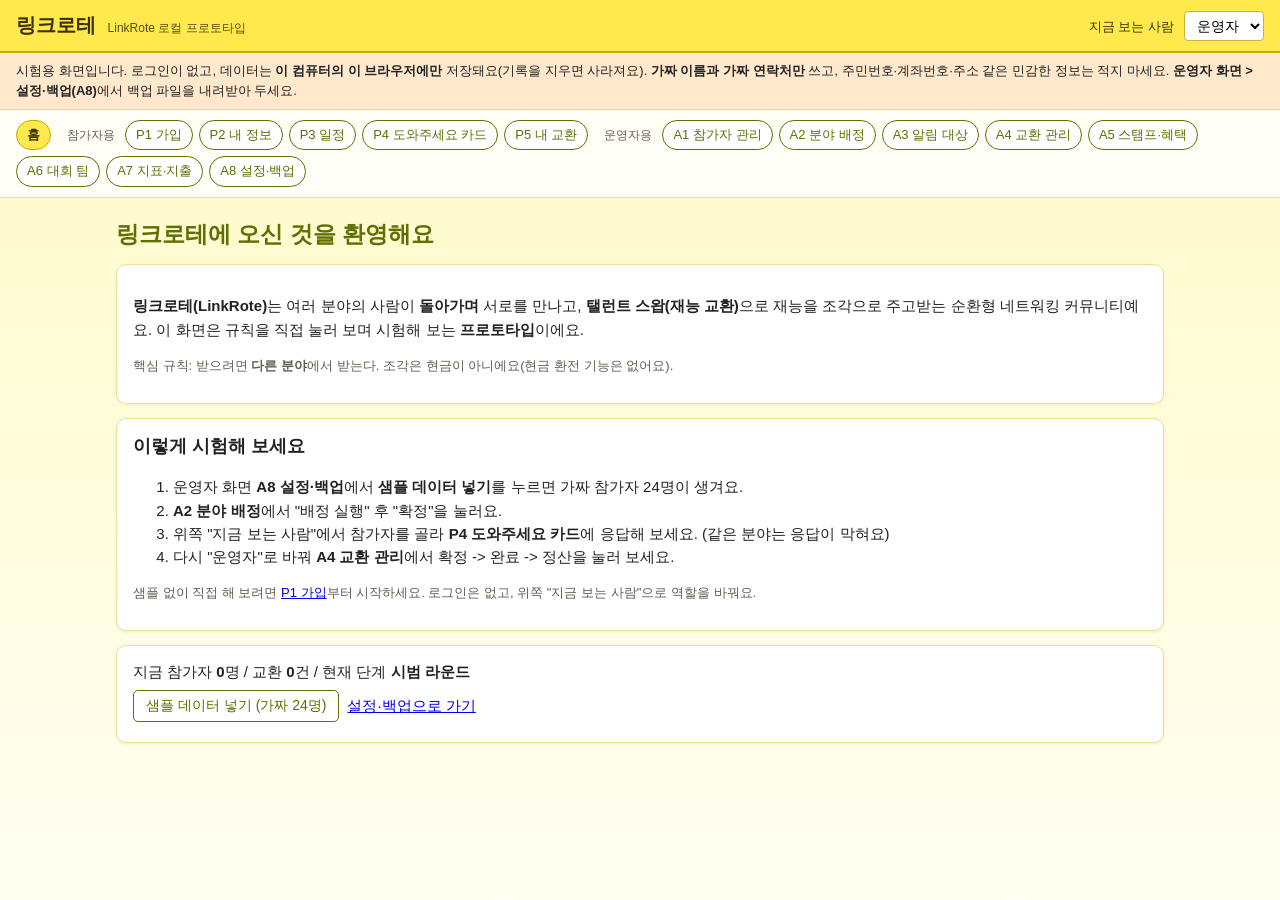
==== index.html @ c9584e9a "링크로테 로컬 웹 프로토타입과 PRD 최초 등록 Co-Authored-By: Claude Sonnet 5.5 <noreply@anthropic.com>" ====
<!DOCTYPE html>
<html lang="ko">
<head>
  <meta charset="UTF-8">
  <meta name="viewport" content="width=device-width, initial-scale=1">
  <title>링크로테 프로토타입</title>
  <link rel="stylesheet" href="css/style.css">
</head>
<body>
  <!-- 맨 위 줄: 서비스 이름 + "지금 보는 사람" 선택 상자 (로그인 대신 역할을 바꿔 가며 시험합니다) -->
  <header class="topbar">
    <div class="brand">링크로테 <small>LinkRote 로컬 프로토타입</small></div>
    <div class="viewer">
      <label for="viewerSelect">지금 보는 사람</label>
      <select id="viewerSelect"></select>
    </div>
  </header>

  <!-- 시험용 안내: 항상 보이게 둡니다 -->
  <div class="notice-bar">
    시험용 화면입니다. 로그인이 없고, 데이터는 <b>이 컴퓨터의 이 브라우저에만</b> 저장돼요(기록을 지우면 사라져요).
    <b>가짜 이름과 가짜 연락처만</b> 쓰고, 주민번호·계좌번호·주소 같은 민감한 정보는 적지 마세요.
    <b>운영자 화면 &gt; 설정·백업(A8)</b>에서 백업 파일을 내려받아 두세요.
    <span id="storageWarn"></span>
  </div>

  <!-- 메뉴: app.js가 채웁니다 -->
  <nav id="menu" class="menu"></nav>

  <!-- 화면이 그려지는 곳 -->
  <main id="app" class="main"></main>

  <!-- 스크립트는 일반 방식으로, 아래 순서대로 불러옵니다 (type="module" 쓰지 않기: file://에서 막힘) -->
  <script src="js/config.js"></script>
  <script src="js/store.js"></script>
  <script src="js/rules.js"></script>
  <script src="js/views-participant.js"></script>
  <script src="js/views-admin.js"></script>
  <script src="js/app.js"></script>
</body>
</html>
---- css/style.css ----
/* 링크로테 프로토타입 모양(색, 글자 크기, 간격) 설정 파일 */
/* 색을 바꾸고 싶으면 아래 :root 안의 색 값만 고치면 됩니다. (레몬 테마) */
:root {
  --lemon: #ffe94d;      /* 레몬색: 상단 띠, 버튼, 선택된 메뉴 바탕 */
  --on-lemon: #3d3300;   /* 레몬색 바탕 위에 쓰는 어두운 글자색 */
  --lemon-line: #c9a900; /* 레몬색 버튼·메뉴의 테두리 */
  --main: #5f6f00;       /* 제목·강조 글자색(진한 라임 올리브, 밝은 바탕에서 잘 읽힘) */
  --main-light: #fff3a8; /* 연한 레몬: 표 머리글, 태그 바탕 */
  --accent: #7cb518;     /* 포인트 색(라임 그린) */
  --bg: #fffce6;         /* 연한 레몬 배경(배경 그라데이션이 안 될 때의 기본색) */
  --card: #ffffff;
  --text: #222;
  --muted: #5f5f50;
  --line: #ecdf94;
  --err: #b3261e;
  --err-bg: #fdecea;
  --ok-bg: #e6f4ea;
  --warn-bg: #ffe8cc;    /* 안내·경고: 레몬색과 구분되도록 연한 복숭아색 */
}
* { box-sizing: border-box; }
body { margin: 0; font-family: "Malgun Gothic", "맑은 고딕", sans-serif; background-color: var(--bg); background-image: linear-gradient(180deg, #fff6a8 0%, #fffbd0 220px, #fffef2 100%); background-attachment: fixed; color: var(--text); font-size: 15px; line-height: 1.55; min-height: 100vh; }

.topbar { display: flex; justify-content: space-between; align-items: center; flex-wrap: wrap; gap: 8px; background: var(--lemon); color: var(--on-lemon); padding: 10px 16px; border-bottom: 2px solid var(--lemon-line); }
.brand { font-size: 20px; font-weight: bold; }
.brand small { font-size: 12px; font-weight: normal; opacity: .85; margin-left: 6px; }
.viewer label { margin-right: 6px; font-size: 13px; }
.viewer select { padding: 5px 8px; font-size: 14px; }

.notice-bar { background: var(--warn-bg); padding: 8px 16px; font-size: 13px; border-bottom: 1px solid #f0cfa6; }

.menu { display: flex; flex-wrap: wrap; gap: 6px; padding: 10px 16px; background: rgba(255, 255, 255, .85); border-bottom: 1px solid var(--line); align-items: center; }
.menu .group-title { font-size: 12px; color: var(--muted); margin: 0 4px 0 10px; }
.menu a { text-decoration: none; color: var(--main); border: 1px solid var(--main); padding: 4px 10px; border-radius: 16px; font-size: 13px; background: #fff; }
.menu a.active { background: var(--lemon); color: var(--on-lemon); border-color: var(--lemon-line); font-weight: bold; }

.main { max-width: 1080px; margin: 0 auto; padding: 16px; }
h2 { margin: 4px 0 12px; color: var(--main); }
h3 { margin: 18px 0 8px; }
.card { background: var(--card); border: 1px solid var(--line); border-radius: 10px; padding: 14px 16px; margin-bottom: 14px; box-shadow: 0 1px 3px rgba(150, 125, 0, .12); }
.hint { color: var(--muted); font-size: 13px; }
.small { font-size: 12px; }

.flash { padding: 10px 14px; border-radius: 6px; margin-bottom: 12px; border: 1px solid var(--line); }
.flash.ok { background: var(--ok-bg); }
.flash.err { background: var(--err-bg); color: var(--err); }
.flash.warn { background: var(--warn-bg); }

label.block { display: block; margin: 10px 0 3px; font-weight: bold; font-size: 14px; }
input[type=text], input[type=number], input[type=date], input[type=email], select, textarea { padding: 6px 8px; font-size: 14px; border: 1px solid #c4b24a; border-radius: 4px; font-family: inherit; max-width: 100%; background: #fff; }
input[type=text], textarea { width: 100%; max-width: 480px; }
textarea { min-height: 70px; }
.row { display: flex; flex-wrap: wrap; gap: 8px; align-items: center; margin: 6px 0; }

button, .btn { cursor: pointer; font-family: inherit; font-size: 14px; padding: 6px 12px; border-radius: 5px; border: 1px solid var(--lemon-line); background: var(--lemon); color: var(--on-lemon); font-weight: bold; }
button.secondary { background: #fff; color: var(--main); border-color: var(--main); font-weight: normal; }
button.danger { background: #fff; color: var(--err); border-color: var(--err); font-weight: normal; }
button:disabled { background: #e8e6d8; color: #8a8a7a; border-color: #cfcdbd; cursor: not-allowed; font-weight: normal; }

table { border-collapse: collapse; width: 100%; background: #fff; font-size: 13px; }
th, td { border: 1px solid var(--line); padding: 5px 7px; text-align: left; vertical-align: top; }
th { background: var(--main-light); }
.tablewrap { overflow-x: auto; margin-bottom: 12px; }

.tag { display: inline-block; padding: 1px 8px; border-radius: 10px; font-size: 12px; background: var(--main-light); color: var(--main); }
.tag.warn { background: var(--warn-bg); color: #8a4b00; }
.tag.err { background: var(--err-bg); color: var(--err); }
.reason { color: var(--err); font-size: 12px; margin-top: 3px; }
.pos { color: #1b6e3c; font-weight: bold; }
.neg { color: var(--err); font-weight: bold; }
.grid2 { display: grid; grid-template-columns: repeat(auto-fit, minmax(300px, 1fr)); gap: 14px; }
.big { font-size: 28px; font-weight: bold; color: var(--main); }
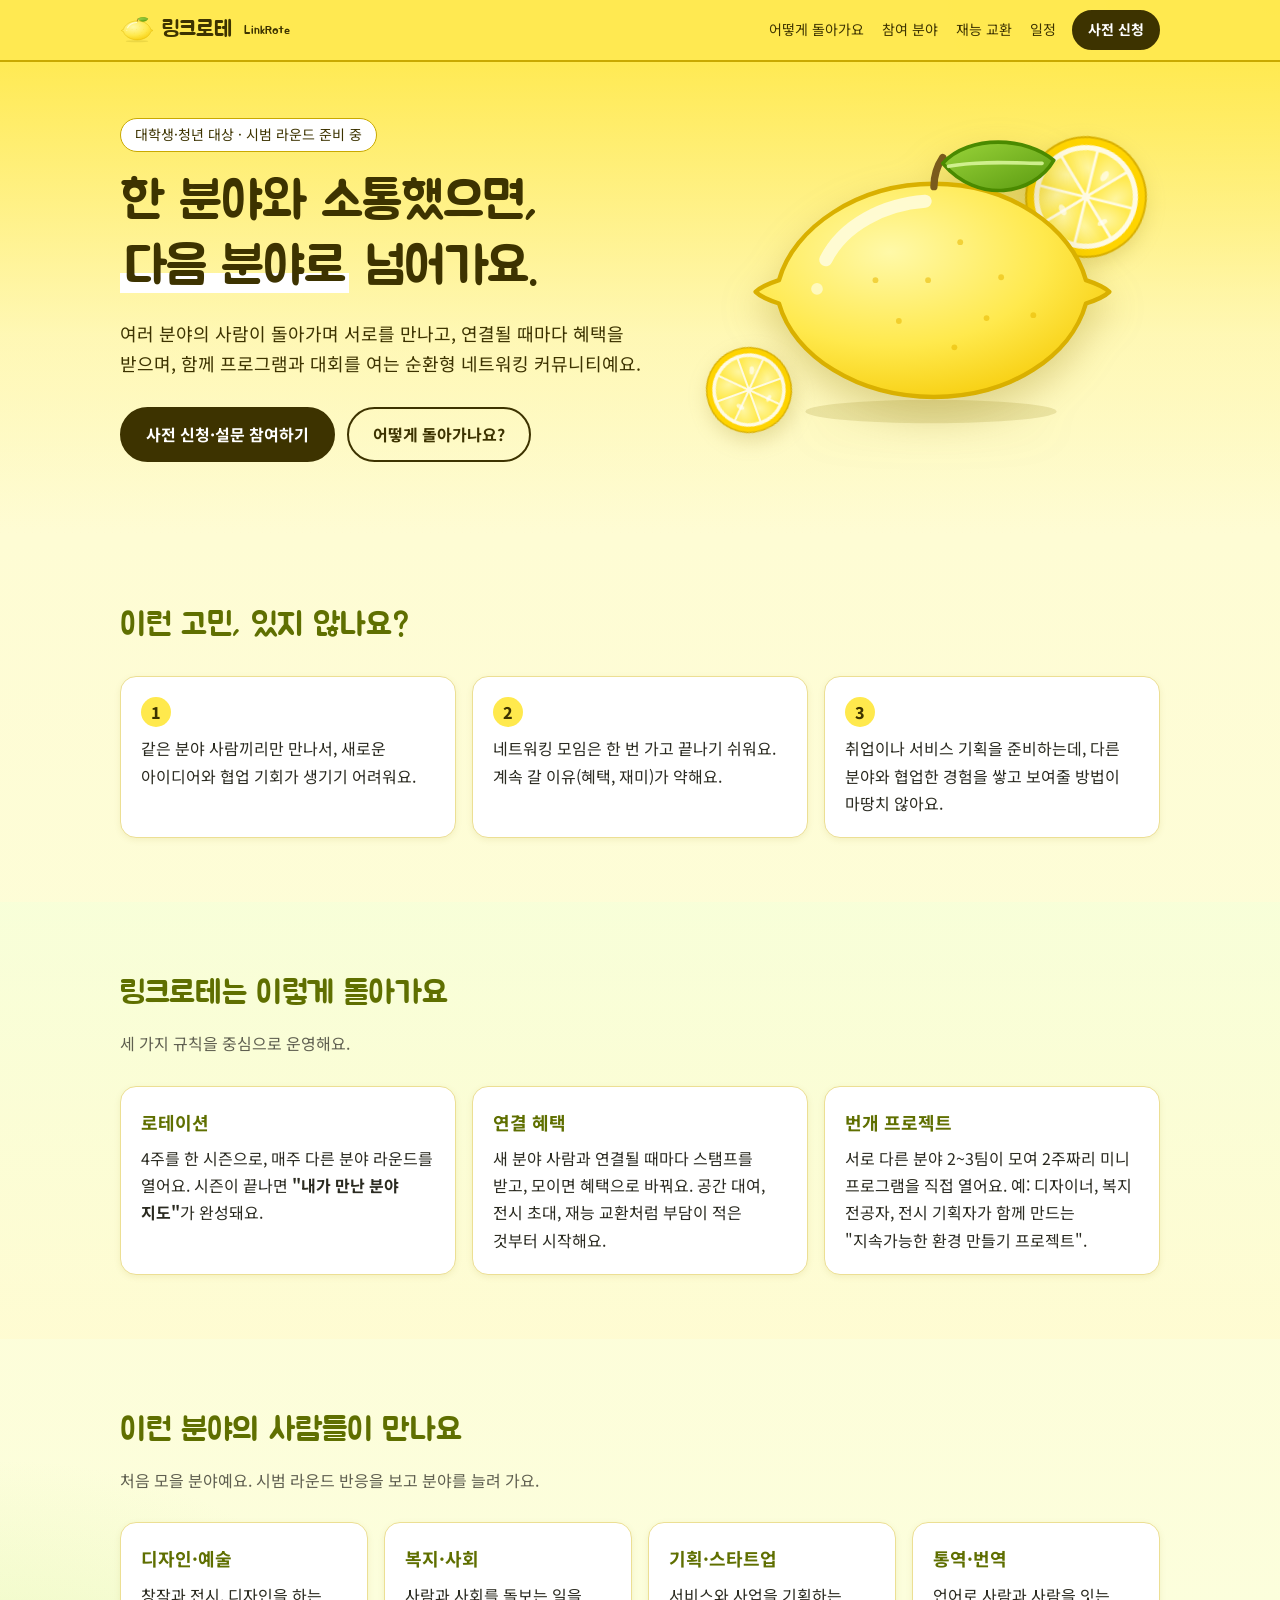
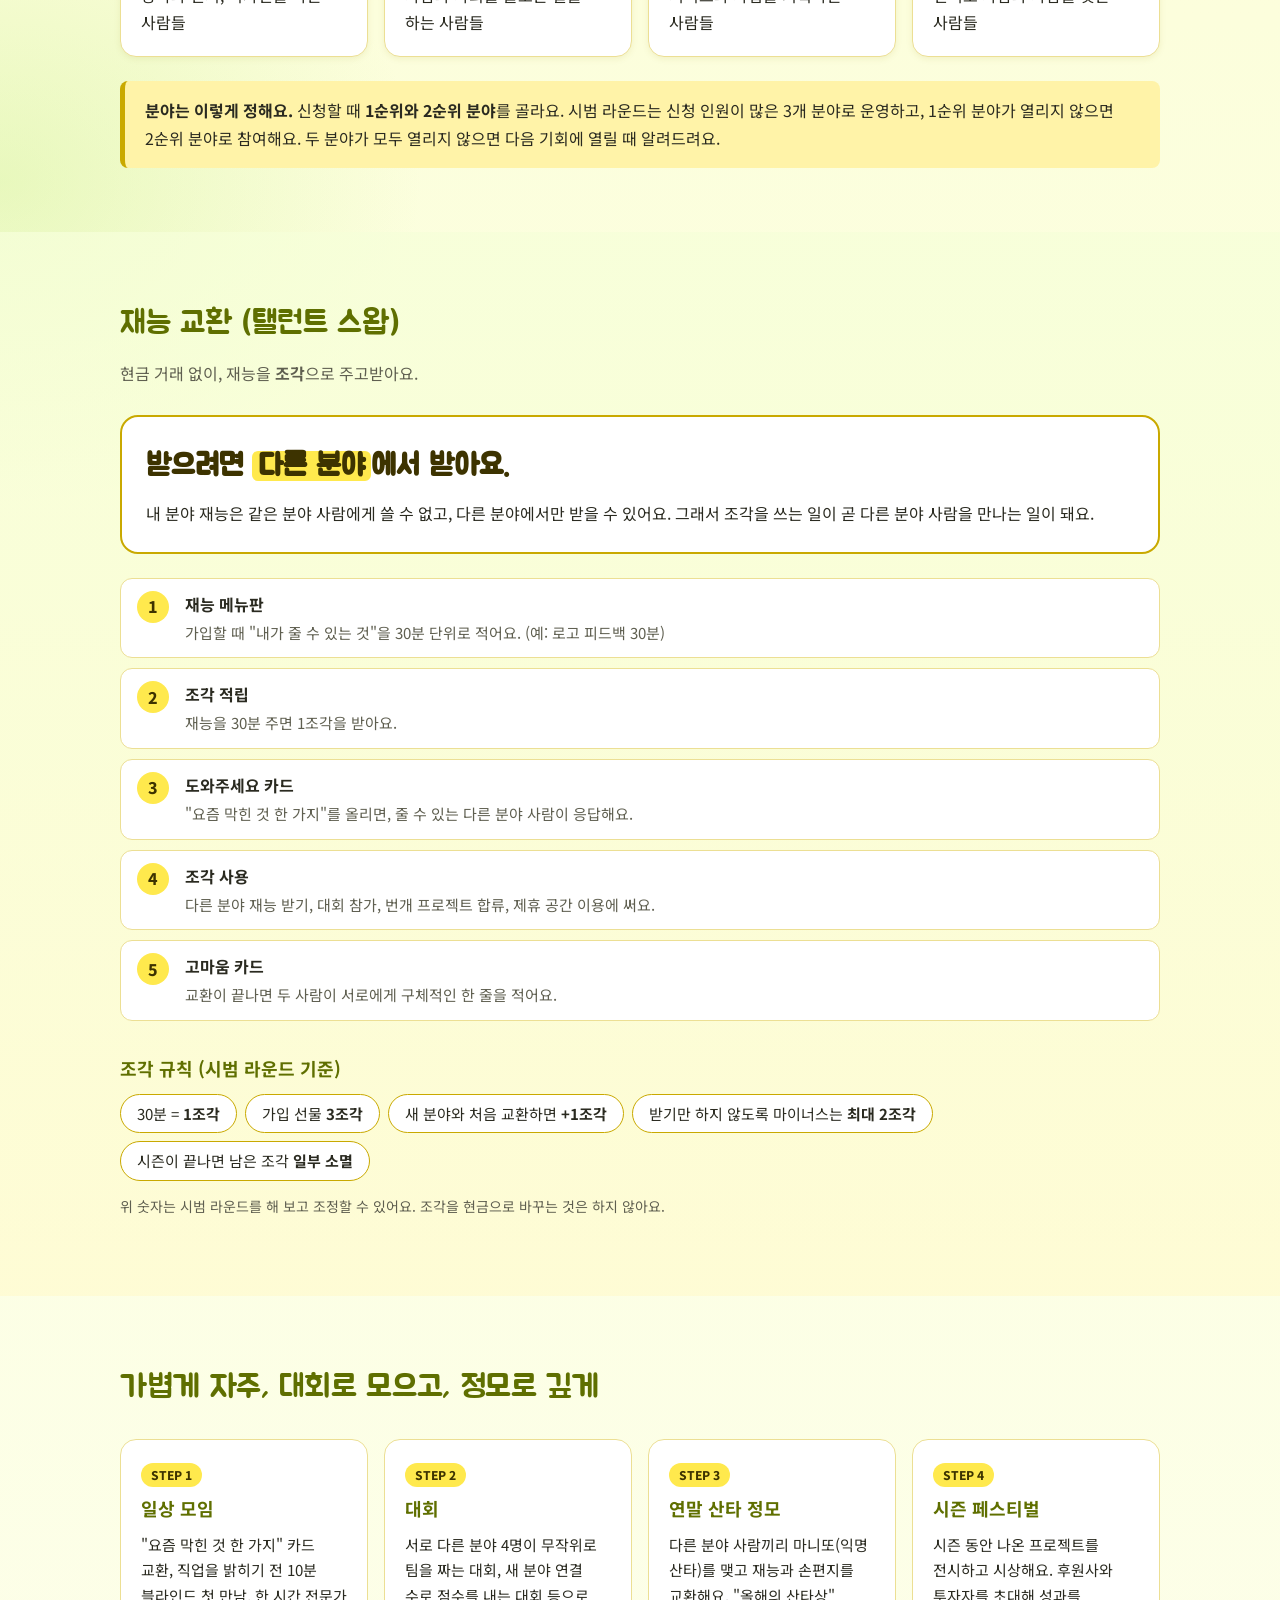
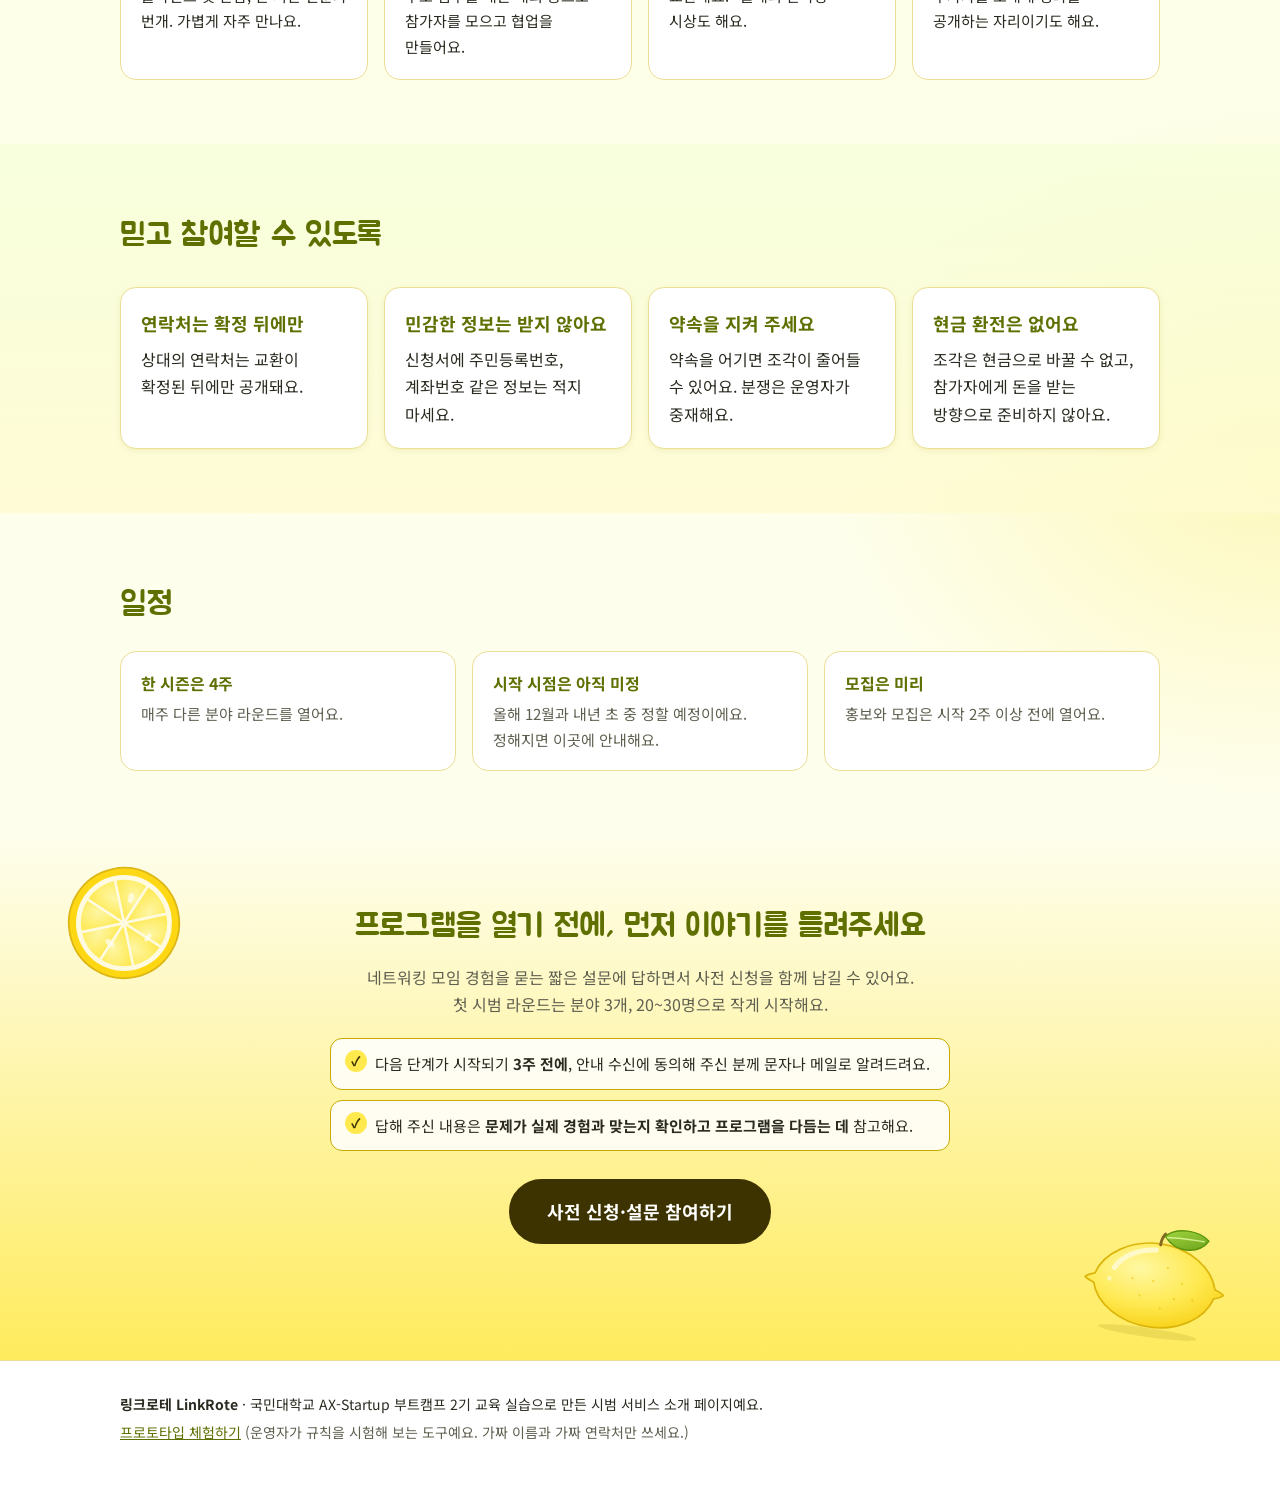
==== commit 1a68f6f8: "소개·사전 신청 페이지 추가, 프로토타입을 prototype 폴더로 이동, PRD v6 반영 Co-Authored-By: Claude Sonnet 5.5 <noreply@anthr" ====
--- a/index.html
+++ b/index.html
@@ -1,41 +1,210 @@
 <!DOCTYPE html>
 <html lang="ko">
 <head>
-  <meta charset="UTF-8">
-  <meta name="viewport" content="width=device-width, initial-scale=1">
-  <title>링크로테 프로토타입</title>
-  <link rel="stylesheet" href="css/style.css">
+<meta charset="utf-8">
+<meta name="viewport" content="width=device-width, initial-scale=1">
+<title>링크로테 | 분야를 돌아가며 만나는 순환 네트워킹</title>
+<meta name="description" content="여러 분야의 사람이 돌아가며 서로를 만나고, 연결될 때마다 혜택을 받으며, 함께 프로그램과 대회를 여는 순환형 네트워킹 커뮤니티, 링크로테.">
+<link rel="icon" type="image/svg+xml" href="img/lemon.svg">
+<link rel="preconnect" href="https://fonts.googleapis.com">
+<link rel="preconnect" href="https://fonts.gstatic.com" crossorigin>
+<link href="https://fonts.googleapis.com/css2?family=Jua&family=Noto+Sans+KR:wght@400;500;700;800&display=swap" rel="stylesheet">
+<link rel="stylesheet" href="css/landing.css">
 </head>
 <body>
-  <!-- 맨 위 줄: 서비스 이름 + "지금 보는 사람" 선택 상자 (로그인 대신 역할을 바꿔 가며 시험합니다) -->
-  <header class="topbar">
-    <div class="brand">링크로테 <small>LinkRote 로컬 프로토타입</small></div>
-    <div class="viewer">
-      <label for="viewerSelect">지금 보는 사람</label>
-      <select id="viewerSelect"></select>
-    </div>
-  </header>
-
-  <!-- 시험용 안내: 항상 보이게 둡니다 -->
-  <div class="notice-bar">
-    시험용 화면입니다. 로그인이 없고, 데이터는 <b>이 컴퓨터의 이 브라우저에만</b> 저장돼요(기록을 지우면 사라져요).
-    <b>가짜 이름과 가짜 연락처만</b> 쓰고, 주민번호·계좌번호·주소 같은 민감한 정보는 적지 마세요.
-    <b>운영자 화면 &gt; 설정·백업(A8)</b>에서 백업 파일을 내려받아 두세요.
-    <span id="storageWarn"></span>
+
+<header class="top">
+  <div class="wrap top-in">
+    <a class="logo" href="#top"><img src="img/lemon.svg" alt="" aria-hidden="true">링크로테 <small>LinkRote</small></a>
+    <nav aria-label="페이지 안 메뉴">
+      <a href="#how">어떻게 돌아가요</a>
+      <a href="#fields">참여 분야</a>
+      <a href="#swap">재능 교환</a>
+      <a href="#schedule">일정</a>
+      <a class="btn small" href="#apply" data-apply>사전 신청</a>
+    </nav>
   </div>
-
-  <!-- 메뉴: app.js가 채웁니다 -->
-  <nav id="menu" class="menu"></nav>
-
-  <!-- 화면이 그려지는 곳 -->
-  <main id="app" class="main"></main>
-
-  <!-- 스크립트는 일반 방식으로, 아래 순서대로 불러옵니다 (type="module" 쓰지 않기: file://에서 막힘) -->
-  <script src="js/config.js"></script>
-  <script src="js/store.js"></script>
-  <script src="js/rules.js"></script>
-  <script src="js/views-participant.js"></script>
-  <script src="js/views-admin.js"></script>
-  <script src="js/app.js"></script>
+</header>
+
+<main id="top">
+
+  <!-- 첫 화면 -->
+  <section class="hero">
+    <div class="wrap hero-grid">
+      <div class="hero-text">
+      <p class="badge">대학생·청년 대상 · 시범 라운드 준비 중</p>
+      <h1>한 분야와 소통했으면,<br><em>다음 분야로</em> 넘어가요.</h1>
+      <p class="lead">여러 분야의 사람이 돌아가며 서로를 만나고, 연결될 때마다 혜택을 받으며, 함께 프로그램과 대회를 여는 순환형 네트워킹 커뮤니티예요.</p>
+      <div class="cta">
+        <a class="btn" href="#apply" data-apply>사전 신청·설문 참여하기</a>
+        <a class="btn ghost" href="#how">어떻게 돌아가나요?</a>
+      </div>
+      </div>
+      <div class="hero-art" aria-hidden="true">
+        <img class="slice s1" src="img/slice.svg" alt="">
+        <img class="slice s2" src="img/slice.svg" alt="">
+        <img class="lemon" src="img/lemon.svg" alt="">
+      </div>
+    </div>
+  </section>
+
+  <!-- 문제 -->
+  <section class="sec">
+    <div class="wrap">
+      <h2>이런 고민, 있지 않나요?</h2>
+      <ul class="cards three">
+        <li><span class="num">1</span><p>같은 분야 사람끼리만 만나서, 새로운 아이디어와 협업 기회가 생기기 어려워요.</p></li>
+        <li><span class="num">2</span><p>네트워킹 모임은 한 번 가고 끝나기 쉬워요. 계속 갈 이유(혜택, 재미)가 약해요.</p></li>
+        <li><span class="num">3</span><p>취업이나 서비스 기획을 준비하는데, 다른 분야와 협업한 경험을 쌓고 보여줄 방법이 마땅치 않아요.</p></li>
+      </ul>
+    </div>
+  </section>
+
+  <!-- 규칙 -->
+  <section class="sec alt" id="how">
+    <div class="wrap">
+      <h2>링크로테는 이렇게 돌아가요</h2>
+      <p class="sub">세 가지 규칙을 중심으로 운영해요.</p>
+      <ol class="cards three">
+        <li><h3>로테이션</h3><p>4주를 한 시즌으로, 매주 다른 분야 라운드를 열어요. 시즌이 끝나면 <b>"내가 만난 분야 지도"</b>가 완성돼요.</p></li>
+        <li><h3>연결 혜택</h3><p>새 분야 사람과 연결될 때마다 스탬프를 받고, 모이면 혜택으로 바꿔요. 공간 대여, 전시 초대, 재능 교환처럼 부담이 적은 것부터 시작해요.</p></li>
+        <li><h3>번개 프로젝트</h3><p>서로 다른 분야 2~3팀이 모여 2주짜리 미니 프로그램을 직접 열어요. 예: 디자이너, 복지 전공자, 전시 기획자가 함께 만드는 "지속가능한 환경 만들기 프로젝트".</p></li>
+      </ol>
+    </div>
+  </section>
+
+  <!-- 분야 -->
+  <section class="sec" id="fields">
+    <div class="wrap">
+      <h2>이런 분야의 사람들이 만나요</h2>
+      <p class="sub">처음 모을 분야예요. 시범 라운드 반응을 보고 분야를 늘려 가요.</p>
+      <ul class="cards four">
+        <li><h3>디자인·예술</h3><p>창작과 전시, 디자인을 하는 사람들</p></li>
+        <li><h3>복지·사회</h3><p>사람과 사회를 돌보는 일을 하는 사람들</p></li>
+        <li><h3>기획·스타트업</h3><p>서비스와 사업을 기획하는 사람들</p></li>
+        <li><h3>통역·번역</h3><p>언어로 사람과 사람을 잇는 사람들</p></li>
+      </ul>
+      <div class="note">
+        <b>분야는 이렇게 정해요.</b> 신청할 때 <b>1순위와 2순위 분야</b>를 골라요. 시범 라운드는 신청 인원이 많은 3개 분야로 운영하고, 1순위 분야가 열리지 않으면 2순위 분야로 참여해요. 두 분야가 모두 열리지 않으면 다음 기회에 열릴 때 알려드려요.
+      </div>
+    </div>
+  </section>
+
+  <!-- 재능 교환 -->
+  <section class="sec alt" id="swap">
+    <div class="wrap">
+      <h2>재능 교환 (탤런트 스왑)</h2>
+      <p class="sub">현금 거래 없이, 재능을 <b>조각</b>으로 주고받아요.</p>
+      <div class="rule">
+        <p class="big-rule">받으려면 <em>다른 분야</em>에서 받아요.</p>
+        <p>내 분야 재능은 같은 분야 사람에게 쓸 수 없고, 다른 분야에서만 받을 수 있어요. 그래서 조각을 쓰는 일이 곧 다른 분야 사람을 만나는 일이 돼요.</p>
+      </div>
+      <ol class="steps">
+        <li><b>재능 메뉴판</b><span>가입할 때 "내가 줄 수 있는 것"을 30분 단위로 적어요. (예: 로고 피드백 30분)</span></li>
+        <li><b>조각 적립</b><span>재능을 30분 주면 1조각을 받아요.</span></li>
+        <li><b>도와주세요 카드</b><span>"요즘 막힌 것 한 가지"를 올리면, 줄 수 있는 다른 분야 사람이 응답해요.</span></li>
+        <li><b>조각 사용</b><span>다른 분야 재능 받기, 대회 참가, 번개 프로젝트 합류, 제휴 공간 이용에 써요.</span></li>
+        <li><b>고마움 카드</b><span>교환이 끝나면 두 사람이 서로에게 구체적인 한 줄을 적어요.</span></li>
+      </ol>
+      <h3 class="mini">조각 규칙 (시범 라운드 기준)</h3>
+      <ul class="chips">
+        <li>30분 = <b>1조각</b></li>
+        <li>가입 선물 <b>3조각</b></li>
+        <li>새 분야와 처음 교환하면 <b>+1조각</b></li>
+        <li>받기만 하지 않도록 마이너스는 <b>최대 2조각</b></li>
+        <li>시즌이 끝나면 남은 조각 <b>일부 소멸</b></li>
+      </ul>
+      <p class="fine">위 숫자는 시범 라운드를 해 보고 조정할 수 있어요. 조각을 현금으로 바꾸는 것은 하지 않아요.</p>
+    </div>
+  </section>
+
+  <!-- 프로그램 -->
+  <section class="sec">
+    <div class="wrap">
+      <h2>가볍게 자주, 대회로 모으고, 정모로 깊게</h2>
+      <ol class="flow">
+        <li><span class="step">STEP 1</span><h3>일상 모임</h3><p>"요즘 막힌 것 한 가지" 카드 교환, 직업을 밝히기 전 10분 블라인드 첫 만남, 한 시간 전문가 번개. 가볍게 자주 만나요.</p></li>
+        <li><span class="step">STEP 2</span><h3>대회</h3><p>서로 다른 분야 4명이 무작위로 팀을 짜는 대회, 새 분야 연결 수로 점수를 내는 대회 등으로 참가자를 모으고 협업을 만들어요.</p></li>
+        <li><span class="step">STEP 3</span><h3>연말 산타 정모</h3><p>다른 분야 사람끼리 마니또(익명 산타)를 맺고 재능과 손편지를 교환해요. "올해의 산타상" 시상도 해요.</p></li>
+        <li><span class="step">STEP 4</span><h3>시즌 페스티벌</h3><p>시즌 동안 나온 프로젝트를 전시하고 시상해요. 후원사와 투자자를 초대해 성과를 공개하는 자리이기도 해요.</p></li>
+      </ol>
+    </div>
+  </section>
+
+  <!-- 약속 -->
+  <section class="sec alt">
+    <div class="wrap">
+      <h2>믿고 참여할 수 있도록</h2>
+      <ul class="cards four">
+        <li><h3>연락처는 확정 뒤에만</h3><p>상대의 연락처는 교환이 확정된 뒤에만 공개돼요.</p></li>
+        <li><h3>민감한 정보는 받지 않아요</h3><p>신청서에 주민등록번호, 계좌번호 같은 정보는 적지 마세요.</p></li>
+        <li><h3>약속을 지켜 주세요</h3><p>약속을 어기면 조각이 줄어들 수 있어요. 분쟁은 운영자가 중재해요.</p></li>
+        <li><h3>현금 환전은 없어요</h3><p>조각은 현금으로 바꿀 수 없고, 참가자에게 돈을 받는 방향으로 준비하지 않아요.</p></li>
+      </ul>
+    </div>
+  </section>
+
+  <!-- 일정 -->
+  <section class="sec" id="schedule">
+    <div class="wrap">
+      <h2>일정</h2>
+      <div class="sched">
+        <div><b>한 시즌은 4주</b><p>매주 다른 분야 라운드를 열어요.</p></div>
+        <div><b>시작 시점은 아직 미정</b><p>올해 12월과 내년 초 중 정할 예정이에요. 정해지면 이곳에 안내해요.</p></div>
+        <div><b>모집은 미리</b><p>홍보와 모집은 시작 2주 이상 전에 열어요.</p></div>
+      </div>
+    </div>
+  </section>
+
+  <!-- 신청 -->
+  <section class="sec apply" id="apply">
+    <img class="deco d1" src="img/slice.svg" alt="" aria-hidden="true">
+    <img class="deco d2" src="img/lemon.svg" alt="" aria-hidden="true">
+    <div class="wrap">
+      <h2>프로그램을 열기 전에, 먼저 이야기를 들려주세요</h2>
+      <p class="sub">네트워킹 모임 경험을 묻는 짧은 설문에 답하면서 사전 신청을 함께 남길 수 있어요.<br>첫 시범 라운드는 분야 3개, 20~30명으로 작게 시작해요.</p>
+      <ul class="notes">
+        <li>다음 단계가 시작되기 <b>3주 전에</b>, 안내 수신에 동의해 주신 분께 문자나 메일로 알려드려요.</li>
+        <li>답해 주신 내용은 <b>문제가 실제 경험과 맞는지 확인하고 프로그램을 다듬는 데</b> 참고해요.</li>
+      </ul>
+      <a class="btn big" href="#apply" data-apply>사전 신청·설문 참여하기</a>
+      <p class="fine" id="apply-msg" role="status"></p>
+    </div>
+  </section>
+
+</main>
+
+<footer>
+  <div class="wrap">
+    <p><b>링크로테 LinkRote</b> · 국민대학교 AX-Startup 부트캠프 2기 교육 실습으로 만든 시범 서비스 소개 페이지예요.</p>
+    <p class="fine"><a href="prototype/">프로토타입 체험하기</a> (운영자가 규칙을 시험해 보는 도구예요. 가짜 이름과 가짜 연락처만 쓰세요.)</p>
+  </div>
+</footer>
+
+<script>
+/* 신청 버튼 설정
+   구글 폼을 만들면 아래 따옴표 안에 폼 주소를 붙여 넣으세요. 예: 'https://forms.gle/abcdEFGH'
+   비워 두면 신청 버튼을 눌렀을 때 "준비 중" 안내가 나와요. */
+var FORM_URL = 'https://docs.google.com/forms/d/e/1FAIpQLSdgKWpyEdGZkxTXvHGN_Dna2N7EGoRFpGXIlpROQQZymTZ7jw/viewform';
+
+(function () {
+  var msg = document.getElementById('apply-msg');
+  var links = document.querySelectorAll('[data-apply]');
+  Array.prototype.forEach.call(links, function (a) {
+    if (FORM_URL) {
+      a.href = FORM_URL;
+      a.target = '_blank';
+      a.rel = 'noopener noreferrer';
+    } else {
+      a.addEventListener('click', function (e) {
+        e.preventDefault();
+        var target = document.getElementById('apply');
+        if (target) target.scrollIntoView({ behavior: 'smooth' });
+        if (msg) msg.textContent = '신청 링크는 준비 중이에요. 곧 열리면 이곳에 안내할게요.';
+      });
+    }
+  });
+})();
+</script>
 </body>
 </html>
--- a/css/landing.css
+++ b/css/landing.css
@@ -0,0 +1,146 @@
+/* 링크로테 소개·모집 페이지 모양 (레몬 테마) */
+/* 색을 바꾸고 싶으면 아래 :root 안의 색 값만 고치면 됩니다. */
+:root {
+  --lemon: #ffe94d;      /* 레몬색: 버튼, 강조 바탕 */
+  --on-lemon: #3d3300;   /* 레몬색 바탕 위의 어두운 글자 */
+  --lemon-line: #c9a900; /* 레몬색 버튼 테두리 */
+  --main: #5f6f00;       /* 제목·강조 글자(진한 라임 올리브) */
+  --soft: #fff3a8;       /* 연한 레몬 */
+  --bg: #fffef2;
+  --alt: #fffbd0;        /* 번갈아 나오는 구역 배경 */
+  --card: #ffffff;
+  --text: #2a2a20;
+  --muted: #5f5f50;
+  --line: #ecdf94;
+  --peach: #ffe8cc;
+}
+* { box-sizing: border-box; }
+html { scroll-behavior: smooth; }
+/* 글꼴: 제목은 '주아(Jua)', 본문은 '노토 산스 KR'. 인터넷에서 못 불러오면 맑은 고딕이 대신 쓰여요. */
+body { margin: 0; font-family: "Noto Sans KR", "Malgun Gothic", "맑은 고딕", system-ui, sans-serif; color: var(--text); line-height: 1.7; font-size: 16px; word-break: keep-all;
+  /* 배경: 레몬빛 햇살 + 연한 라임 초록이 자연스럽게 섞이는 부드러운 색 */
+  background-color: var(--bg);
+  background-image:
+    radial-gradient(760px 480px at 100% 0%, rgba(255, 233, 77, .55), transparent 62%),
+    radial-gradient(680px 520px at 0% 38%, rgba(190, 235, 120, .32), transparent 62%),
+    radial-gradient(720px 560px at 100% 78%, rgba(255, 233, 77, .30), transparent 62%),
+    linear-gradient(180deg, #fffbd0 0%, #fbffe0 46%, #fffef2 100%); }
+.jua, .logo, .hero h1, .sec h2, .big-rule { font-family: "Jua", "Noto Sans KR", "Malgun Gothic", "맑은 고딕", sans-serif; font-weight: 400; }
+.wrap { width: min(1040px, 100% - 32px); margin: 0 auto; }
+a { color: var(--main); }
+:focus-visible { outline: 3px solid var(--main); outline-offset: 2px; }
+
+/* 맨 위 메뉴 */
+.top { position: sticky; top: 0; z-index: 10; background: rgba(255, 233, 77, .96); border-bottom: 2px solid var(--lemon-line); }
+.top-in { display: flex; align-items: center; justify-content: space-between; gap: 12px; flex-wrap: wrap; padding: 10px 0; }
+.logo { display: inline-flex; align-items: center; gap: 8px; font-size: 22px; color: var(--on-lemon); text-decoration: none; }
+.logo img { width: 34px; height: auto; display: block; }
+.logo small { font-size: 12px; font-weight: 400; margin-left: 4px; }
+.top nav { display: flex; align-items: center; gap: 4px 14px; flex-wrap: wrap; font-size: 14px; }
+.top nav a { color: var(--on-lemon); text-decoration: none; padding: 4px 2px; }
+.top nav a:hover { text-decoration: underline; }
+.top nav a.btn { color: #fff; padding: 6px 14px; text-decoration: none; }
+
+/* 버튼 */
+.btn { display: inline-block; background: var(--on-lemon); color: #fff; font-weight: 700; text-decoration: none; padding: 12px 24px; border-radius: 999px; border: 2px solid var(--on-lemon); font-size: 16px; }
+.btn:hover { background: #5b4b00; }
+.btn.small { padding: 6px 14px; font-size: 14px; }
+.btn.big { padding: 15px 36px; font-size: 18px; }
+.btn.ghost { background: transparent; color: var(--on-lemon); }
+.btn.ghost:hover { background: rgba(61, 51, 0, .08); }
+
+/* 첫 화면 */
+.hero { background: linear-gradient(180deg, rgba(255, 233, 77, .95) 0%, rgba(255, 246, 168, .7) 58%, rgba(255, 254, 242, 0) 100%); padding: 56px 0 72px; overflow: hidden; }
+.hero-grid { display: grid; grid-template-columns: 1.1fr .9fr; gap: 24px; align-items: center; }
+.badge { display: inline-block; margin: 0 0 18px; padding: 4px 14px; background: #fff; border: 1px solid var(--lemon-line); border-radius: 999px; font-size: 14px; color: var(--on-lemon); }
+.hero h1 { margin: 0 0 18px; font-size: clamp(30px, 6vw, 52px); line-height: 1.25; color: var(--on-lemon); letter-spacing: -0.02em; }
+.hero h1 em { font-style: normal; background: linear-gradient(transparent 62%, #ffffff 62%); padding: 0 4px; }
+.lead { max-width: 640px; margin: 0 0 28px; font-size: 18px; color: var(--on-lemon); }
+.cta { display: flex; gap: 12px; flex-wrap: wrap; }
+
+/* 구역 */
+.sec { padding: 64px 0; }
+.sec.alt { background: linear-gradient(180deg, rgba(246, 255, 217, .78) 0%, rgba(255, 251, 208, .78) 100%); }
+.sec h2 { margin: 0 0 10px; font-size: clamp(24px, 4vw, 32px); color: var(--main); letter-spacing: -0.01em; }
+.sub { margin: 0 0 28px; color: var(--muted); }
+.mini { margin: 32px 0 10px; font-size: 18px; color: var(--main); }
+.fine { font-size: 14px; color: var(--muted); }
+
+/* 카드 */
+.cards { list-style: none; margin: 24px 0 0; padding: 0; display: grid; gap: 16px; }
+.cards.three { grid-template-columns: repeat(auto-fit, minmax(240px, 1fr)); }
+.cards.four { grid-template-columns: repeat(auto-fit, minmax(210px, 1fr)); }
+.cards li { background: var(--card); border: 1px solid var(--line); border-radius: 16px; padding: 20px; box-shadow: 0 2px 6px rgba(150, 125, 0, .1); }
+.cards h3 { margin: 0 0 8px; font-size: 18px; color: var(--main); }
+.cards p { margin: 0; }
+.num { display: inline-grid; place-items: center; width: 30px; height: 30px; margin-bottom: 8px; border-radius: 50%; background: var(--lemon); color: var(--on-lemon); font-weight: 800; }
+
+/* 안내 상자 */
+.note { margin-top: 24px; padding: 16px 20px; background: var(--soft); border-left: 5px solid var(--lemon-line); border-radius: 8px; }
+
+/* 재능 교환 */
+.rule { margin: 8px 0 24px; padding: 24px; background: var(--card); border: 2px solid var(--lemon-line); border-radius: 18px; }
+.rule p { margin: 0; }
+.big-rule { font-size: clamp(22px, 4vw, 30px); font-weight: 800; color: var(--on-lemon); margin-bottom: 8px !important; }
+.big-rule em { font-style: normal; background: var(--lemon); padding: 0 6px; border-radius: 6px; }
+.steps { list-style: none; counter-reset: s; margin: 0; padding: 0; display: grid; gap: 10px; }
+.steps li { counter-increment: s; display: grid; grid-template-columns: 36px 1fr; gap: 2px 12px; align-items: start; background: var(--card); border: 1px solid var(--line); border-radius: 12px; padding: 12px 16px; }
+.steps li::before { content: counter(s); grid-row: span 2; display: grid; place-items: center; width: 32px; height: 32px; border-radius: 50%; background: var(--lemon); color: var(--on-lemon); font-weight: 800; }
+.steps li span { color: var(--muted); font-size: 15px; }
+.chips { list-style: none; display: flex; flex-wrap: wrap; gap: 8px; margin: 0; padding: 0; }
+.chips li { background: var(--card); border: 1px solid var(--lemon-line); border-radius: 999px; padding: 6px 16px; font-size: 15px; }
+
+/* 프로그램 흐름 */
+.flow { list-style: none; margin: 24px 0 0; padding: 0; display: grid; gap: 16px; grid-template-columns: repeat(auto-fit, minmax(230px, 1fr)); }
+.flow li { background: var(--card); border: 1px solid var(--line); border-radius: 16px; padding: 20px; position: relative; }
+.flow h3 { margin: 6px 0 8px; font-size: 18px; color: var(--main); }
+.flow p { margin: 0; font-size: 15px; }
+.step { display: inline-block; background: var(--lemon); color: var(--on-lemon); font-size: 12px; font-weight: 800; padding: 2px 10px; border-radius: 999px; }
+
+/* 일정 */
+.sched { display: grid; gap: 16px; grid-template-columns: repeat(auto-fit, minmax(240px, 1fr)); margin-top: 20px; }
+.sched div { background: var(--card); border: 1px solid var(--line); border-radius: 16px; padding: 18px 20px; }
+.sched b { color: var(--main); }
+.sched p { margin: 4px 0 0; color: var(--muted); font-size: 15px; }
+
+/* 신청 */
+.apply { position: relative; overflow: hidden; text-align: center; background: linear-gradient(180deg, rgba(255, 254, 242, 0) 0%, rgba(255, 233, 77, .9) 100%); }
+.apply .wrap { position: relative; z-index: 1; }
+.apply .sub { margin-bottom: 20px; }
+.notes { list-style: none; max-width: 620px; margin: 0 auto 28px; padding: 0; display: grid; gap: 10px; text-align: left; }
+.notes li { background: rgba(255, 255, 255, .85); border: 1px solid var(--lemon-line); border-radius: 12px; padding: 12px 16px 12px 44px; position: relative; font-size: 15px; }
+.notes li::before { content: "✓"; position: absolute; left: 14px; top: 11px; width: 22px; height: 22px; display: grid; place-items: center; border-radius: 50%; background: var(--lemon); color: var(--on-lemon); font-weight: 800; font-size: 13px; }
+#apply-msg { min-height: 24px; margin-top: 14px; color: var(--on-lemon); font-weight: 700; }
+
+/* 맨 아래 */
+footer { padding: 28px 0 40px; background: #fff; border-top: 1px solid var(--line); font-size: 14px; }
+footer p { margin: 4px 0; }
+
+/* 레몬 그림 */
+.hero-art { position: relative; min-height: 300px; }
+.hero-art .lemon { position: relative; z-index: 2; display: block; width: min(380px, 100%); margin: 0 auto; filter: drop-shadow(0 16px 18px rgba(140, 115, 0, .28)); animation: bob 6s ease-in-out infinite; }
+.hero-art .slice { position: absolute; z-index: 1; filter: drop-shadow(0 8px 10px rgba(140, 115, 0, .22)); }
+.hero-art .s1 { width: 130px; top: -8px; right: 2%; transform: rotate(14deg); animation: turn 40s linear infinite; }
+.hero-art .s2 { width: 92px; bottom: 4px; left: 0; transform: rotate(-20deg); }
+.deco { position: absolute; z-index: 0; pointer-events: none; opacity: .9; }
+.apply .d1 { width: 120px; left: 5%; top: 28px; transform: rotate(-12deg); }
+.apply .d2 { width: 150px; right: 4%; bottom: 18px; transform: rotate(8deg); }
+@keyframes bob { 0%, 100% { transform: translateY(0) rotate(-3deg); } 50% { transform: translateY(-10px) rotate(2deg); } }
+@keyframes turn { from { transform: rotate(14deg); } to { transform: rotate(374deg); } }
+@media (max-width: 820px) {
+  .hero-grid { grid-template-columns: 1fr; }
+  .hero-art { min-height: 230px; }
+  .hero-art .lemon { width: 250px; }
+  .hero-art .s1 { width: 96px; right: 4%; }
+  .hero-art .s2 { width: 70px; }
+  .apply .deco { opacity: .35; }
+}
+@media (prefers-reduced-motion: reduce) { .hero-art .lemon, .hero-art .s1 { animation: none; } }
+
+@media (max-width: 560px) {
+  .hero { padding: 48px 0 56px; }
+  .sec { padding: 44px 0; }
+  .lead { font-size: 16px; }
+  .top nav a:not(.btn) { display: none; }
+}
+@media (prefers-reduced-motion: reduce) { html { scroll-behavior: auto; } }
